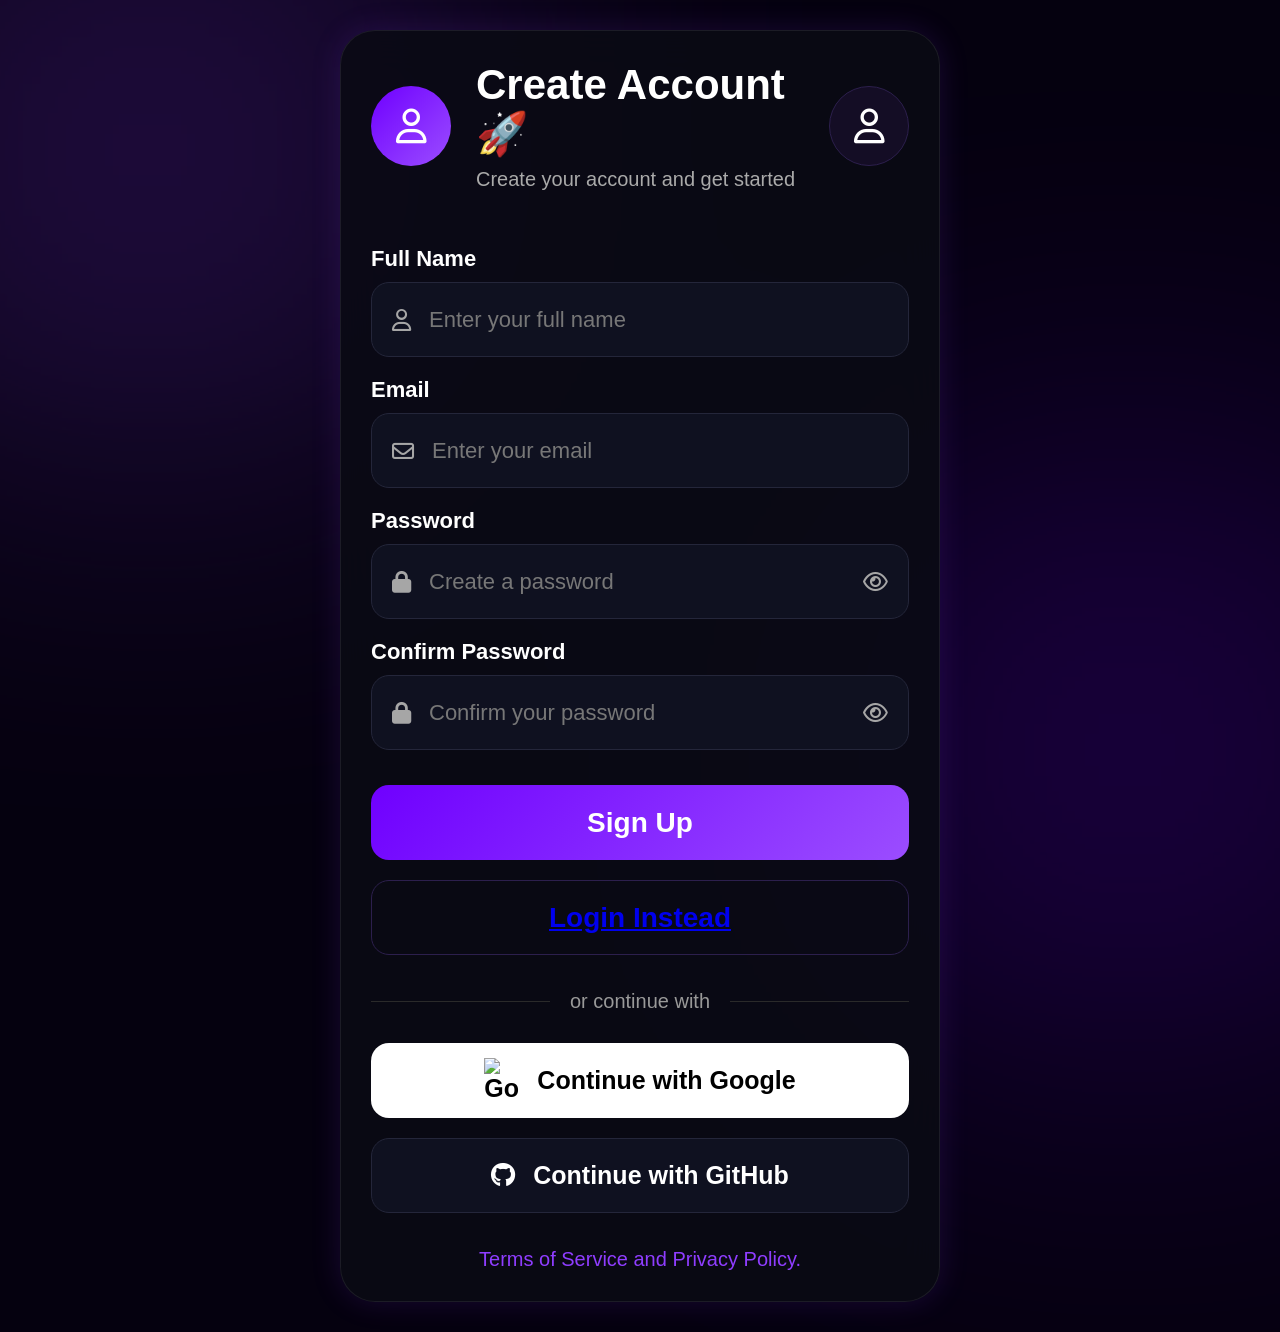
==== login.html @ aa70f831 "Add files via upload" ====
<!DOCTYPE html>
<html lang="en">
<head>
<meta charset="UTF-8">
<meta name="viewport" content="width=device-width, initial-scale=1.0">

<title>Login Page</title>
<link rel="stylesheet"
href="https://cdnjs.cloudflare.com/ajax/libs/font-awesome/6.5.1/css/all.min.css">
<style>
*{
    margin:0;
    padding:0;
    box-sizing:border-box;
    font-family:Arial, Helvetica, sans-serif;
}

body{
    background:#05010f;
    display:flex;
    justify-content:center;
    align-items:center;
    min-height:100vh;
    color:white;
    overflow:hidden;
    margin: 0%;
    overflow: scroll;
}

/* BACKGROUND */

body::before{
    content:'';
    position:absolute;
    width:500px;
    height:500px;
    background:#8f3dff;
    filter:blur(180px);
    opacity:0.3;
    top:-100px;
    left:-100px;
}

body::after{
    content:'';
    position:absolute;
    width:500px;
    height:500px;
    background:#6f00ff;
    filter:blur(180px);
    opacity:0.3;
    bottom:-100px;
    right:-100px;
}

/* MAIN */

.container{
    width:100%;
    display:flex;
    justify-content:center;
    align-items:center;
    padding:30px;
    position:relative;
    z-index:2;
}

.login-box{
    width:600px;
    background:rgba(10,10,20,0.9);
    border:1px solid rgba(255,255,255,0.08);
    border-radius:35px;
    padding:30px;
    backdrop-filter:blur(20px);

    box-shadow:
    0 0 30px rgba(143,61,255,0.15);
}

/* TOP */

.top{
    display:flex;
    justify-content:space-between;
    align-items:center;
    margin-bottom:35px;
}

.icon-box{
    width:80px;
    height:80px;
    border-radius:50%;
    background:linear-gradient(135deg,#6f00ff,#9b4dff);

    display:flex;
    justify-content:center;
    align-items:center;

    font-size:35px;
}

.title{
    flex:1;
    margin-left:25px;
}

.title h1{
    font-size:42px;
}

.title p{
    margin-top:10px;
    color:#aaaaaa;
    font-size:20px;
}

.profile{
    width:80px;
    height:80px;
    border-radius:50%;
    background:#140d25;

    display:flex;
    justify-content:center;
    align-items:center;

    font-size:35px;

    border:1px solid #2c1f4d;
}

/* FORM */

form{
    display:flex;
    flex-direction:column;
}

label{
    margin-bottom:10px;
    margin-top:20px;
    font-size:22px;
    font-weight:bold;
}

.input-box{
    width:100%;
    height:75px;
    background:#0f1120;
    border:1px solid #24263a;
    border-radius:18px;

    display:flex;
    align-items:center;

    padding:0 20px;

    gap:18px;
}

.input-box i{
    color:#a6a6a6;
    font-size:22px;
}

.input-box input{
    width:100%;
    height:100%;
    background:none;
    border:none;
    outline:none;
    color:white;
    font-size:22px;
}

.input-box input::placeholder{
    color:#777;
}

.eye{
    cursor:pointer;
}

/* BUTTONS */

.signup-btn{
    width:100%;
    height:75px;
    border:none;
    border-radius:18px;
    margin-top:35px;

    background:linear-gradient(135deg,#6f00ff,#9b4dff);

    color:white;
    font-size:28px;
    font-weight:bold;

    cursor:pointer;
}

.login-btn{
    width:100%;
    height:75px;

    margin-top:20px;

    border-radius:18px;

    background:transparent;

    border:1px solid #2c1f4d;

    color:#9b4dff;

    font-size:28px;
    font-weight:bold;

    cursor:pointer;
}

/* LINE */

.line-box{
    display:flex;
    align-items:center;
    gap:20px;

    margin-top:35px;
}

.line{
    flex:1;
    height:1px;
    background:#2a2a2a;
}

.line-box p{
    color:#999;
    font-size:20px;
}

/* GOOGLE */

.google-btn{
    width:100%;
    height:75px;

    border:none;

    border-radius:18px;

    margin-top:30px;

    background:white;

    color:black;

    font-size:25px;
    font-weight:bold;

    display:flex;
    justify-content:center;
    align-items:center;

    gap:18px;

    cursor:pointer;
}

.google-btn img{
    width:35px;
}

/* GITHUB */

.github-btn{
    width:100%;
    height:75px;

    border-radius:18px;

    margin-top:20px;

    background:#0f1120;

    border:1px solid #24263a;

    color:white;

    font-size:25px;
    font-weight:bold;

    display:flex;
    justify-content:center;
    align-items:center;

    gap:18px;

    cursor:pointer;
}

/* FOOTER */

.footer{
    text-align:center;
    margin-top:35px;
}

.footer p{
    color:#8f3dff;
    font-size:20px;
}
</style>
</head>
<body>

<div class="container">

    <div class="login-box">

        <!-- TOP -->

        <div class="top">

            <div class="icon-box">
                <i class="fa-regular fa-user"></i>
            </div>

            <div class="title">
                <h1>Create Account 🚀</h1>
                <p>Create your account and get started</p>
            </div>

            <div class="profile">
                <i class="fa-regular fa-user"></i>
            </div>

        </div>

        <!-- FORM -->

        <form>

            <label>Full Name</label>

            <div class="input-box">
                <i class="fa-regular fa-user"></i>
                <input type="text" id="name" placeholder="Enter your full name">
            </div>

            <label>Email</label>

            <div class="input-box">
                <i class="fa-regular fa-envelope"></i>
                <input type="email" id="email" placeholder="Enter your email">
            </div>

            <label>Password</label>

            <div class="input-box">
                <i class="fa-solid fa-lock"></i>
                <input type="password" id="password" placeholder="Create a password">

                <i class="fa-regular fa-eye eye"></i>
            </div>

            <label>Confirm Password</label>

            <div class="input-box">
                <i class="fa-solid fa-lock"></i>
                <input type="password" id="confirmpassword" placeholder="Confirm your password">

                <i class="fa-regular fa-eye eye"></i>
            </div>

            <!-- BUTTONS -->

            <button class="signup-btn" id="signupBtn">
                Sign Up
            </button>

            <button class="login-btn"><a href="sign up.html">
                Login Instead</a>
            </button>

        </form>

        <!-- LINE -->

        <div class="line-box">

            <div class="line"></div>

            <p>or continue with</p>

            <div class="line"></div>

        </div>

        <!-- GOOGLE -->

        
<button  class="google-btn" id="googleBtn">

  <img
    src="https://cdn.jsdelivr.net/gh/devicons/devicon/icons/google/google-original.svg"
    alt="Google">

  Continue with Google

</button>
            
    

        


        

        <!-- GITHUB -->

        <button class="github-btn">

            <i class="fa-brands fa-github"></i>

            Continue with GitHub

        </button>

        <!-- FOOTER -->

        <div class="footer">

            <p>
                Terms of Service and Privacy Policy.
            </p>

        </div>

    </div>

</div>
<script type="module" src="app.js"></script>
</body>
</html>
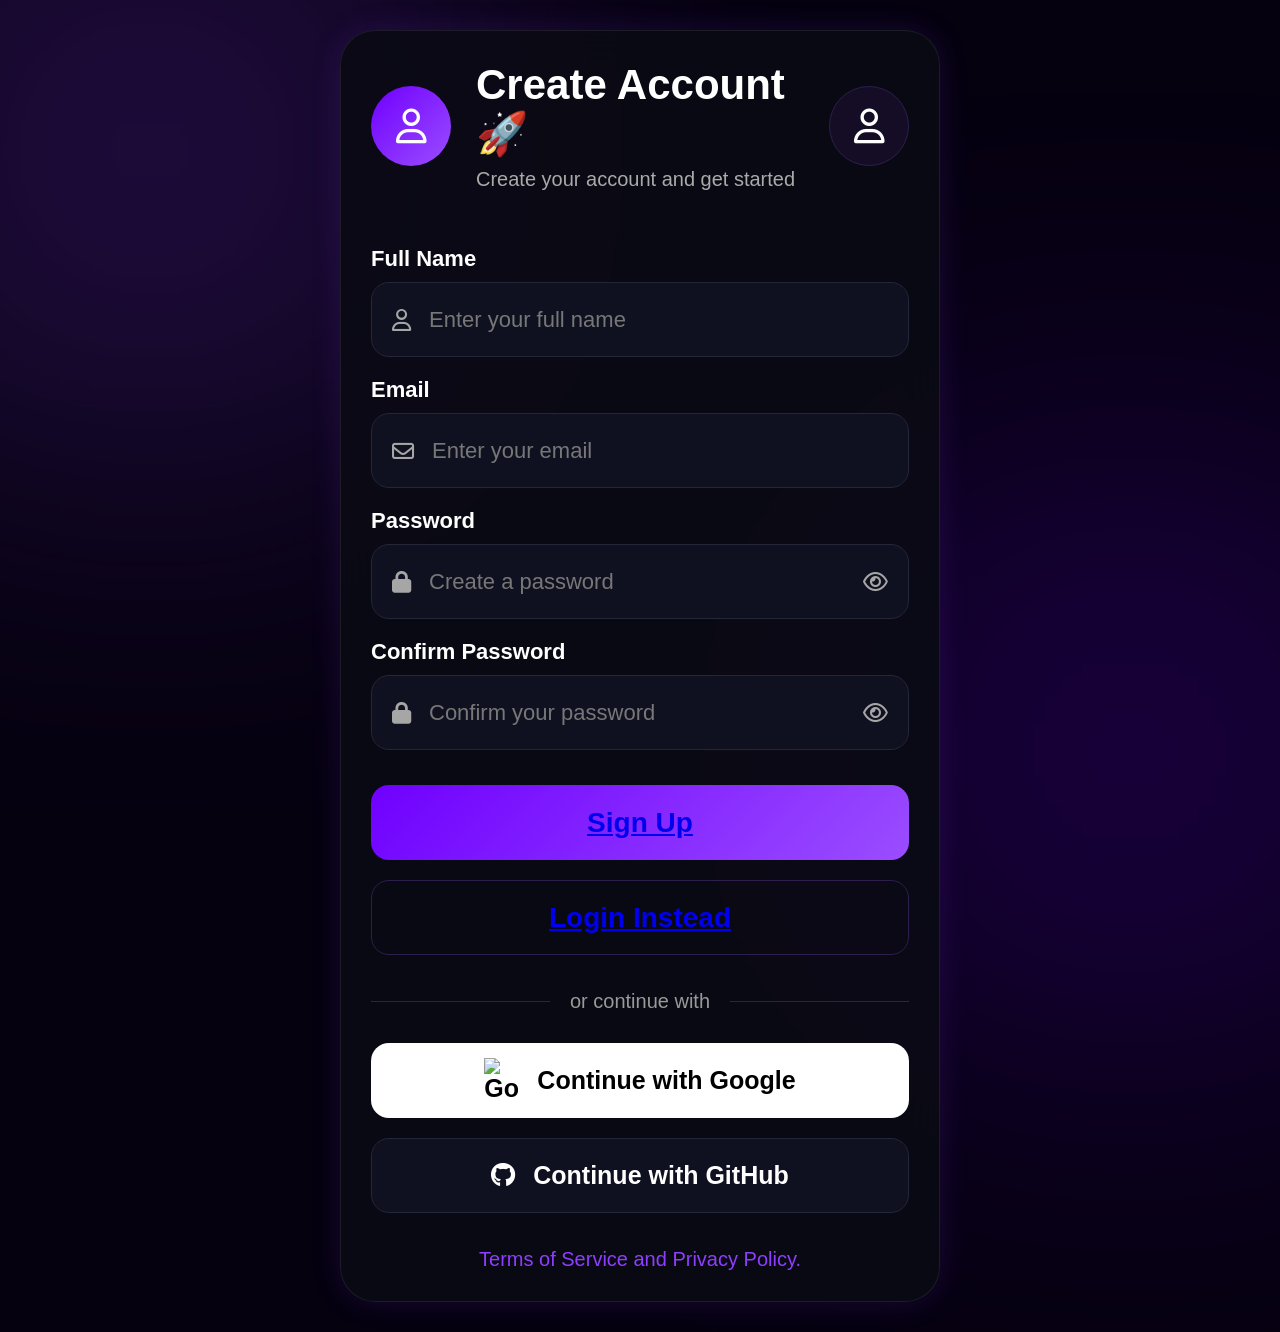
==== commit 11021470: "Update login.html" ====
--- a/login.html
+++ b/login.html
@@ -376,7 +376,7 @@
 
             <!-- BUTTONS -->
 
-            <button class="signup-btn" id="signupBtn">
+            <button class="signup-btn" id="signupBtn"><a href="Dashboard.html">
                 Sign Up
             </button>
 
@@ -441,6 +441,6 @@
     </div>
 
 </div>
-<script type="module" src="app.js"></script>
+
 </body>
-</html>+</html>
